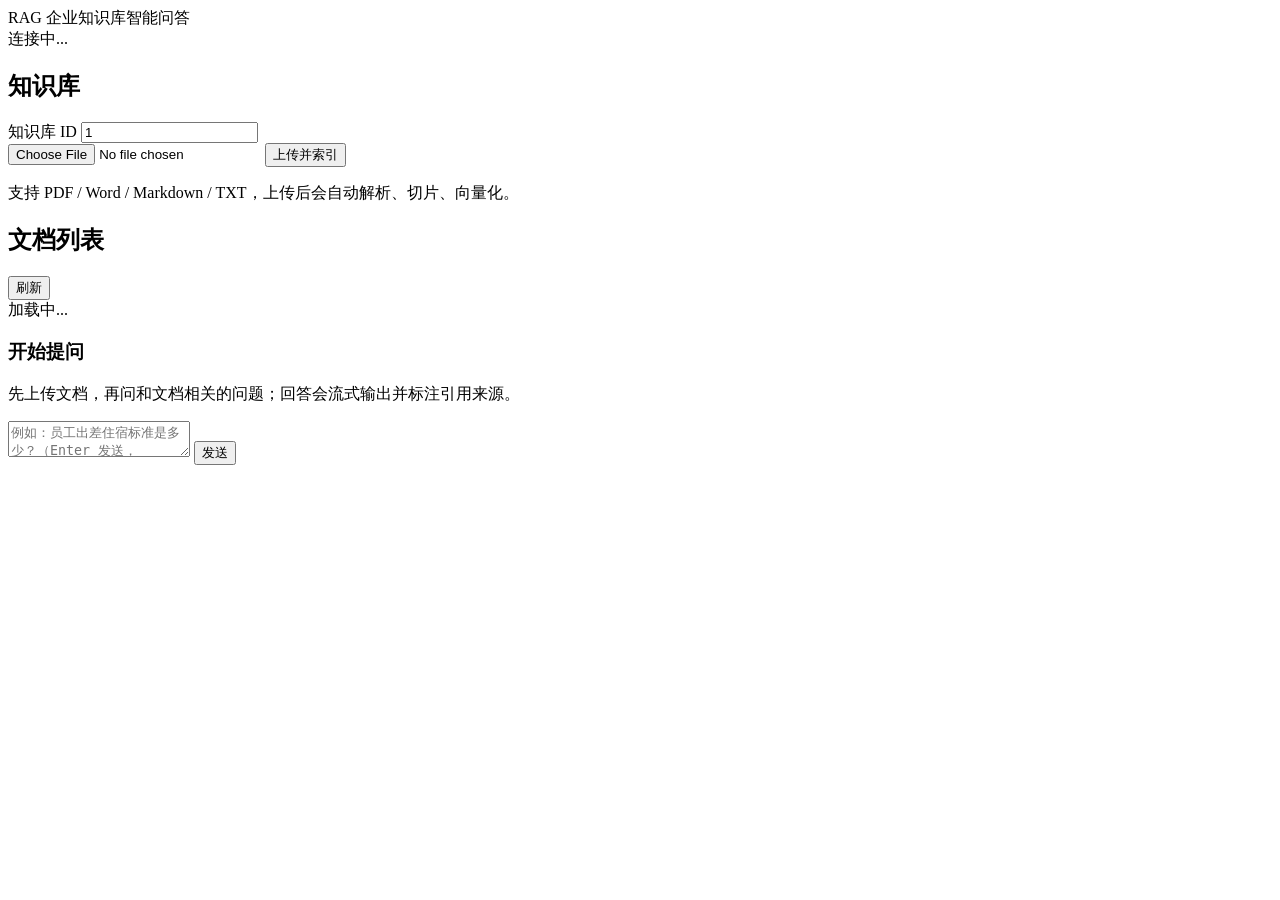
==== src/main/resources/static/index.html @ 59bbde3e "feat: add minimal web UI for upload and streaming chat - index.html：左侧知识库/文档管理，右侧聊天 - app.css：聊天气泡、状" ====
<!DOCTYPE html>
<html lang="zh-CN">
<head>
    <meta charset="UTF-8">
    <meta name="viewport" content="width=device-width, initial-scale=1.0">
    <title>企业知识库问答（RAG）</title>
    <link rel="stylesheet" href="/css/app.css">
</head>
<body>
<header class="topbar">
    <div class="brand">
        <span class="logo">RAG</span>
        <span>企业知识库智能问答</span>
    </div>
    <div class="health" id="health">连接中...</div>
</header>

<main class="layout">
    <!-- 左侧：知识库与文档管理 -->
    <aside class="sidebar">
        <section class="panel">
            <h2>知识库</h2>
            <label class="field">
                <span>知识库 ID</span>
                <input id="kbId" type="number" value="1" min="1">
            </label>
            <div class="upload-row">
                <input id="fileInput" type="file" accept=".pdf,.docx,.doc,.md,.txt">
                <button id="uploadBtn" class="btn primary">上传并索引</button>
            </div>
            <p class="hint" id="uploadHint">支持 PDF / Word / Markdown / TXT，上传后会自动解析、切片、向量化。</p>
        </section>

        <section class="panel docs-panel">
            <div class="panel-head">
                <h2>文档列表</h2>
                <button id="refreshBtn" class="btn ghost">刷新</button>
            </div>
            <div id="docs" class="docs">加载中...</div>
        </section>
    </aside>

    <!-- 右侧：聊天 -->
    <section class="chat">
        <div id="messages" class="messages">
            <div class="empty-tip">
                <h3>开始提问</h3>
                <p>先上传文档，再问和文档相关的问题；回答会流式输出并标注引用来源。</p>
            </div>
        </div>
        <form id="chatForm" class="composer">
            <textarea id="question" rows="2" placeholder="例如：员工出差住宿标准是多少？（Enter 发送，Shift+Enter 换行）"></textarea>
            <button id="sendBtn" class="btn primary" type="submit">发送</button>
        </form>
    </section>
</main>

<script src="/js/app.js"></script>
</body>
</html>
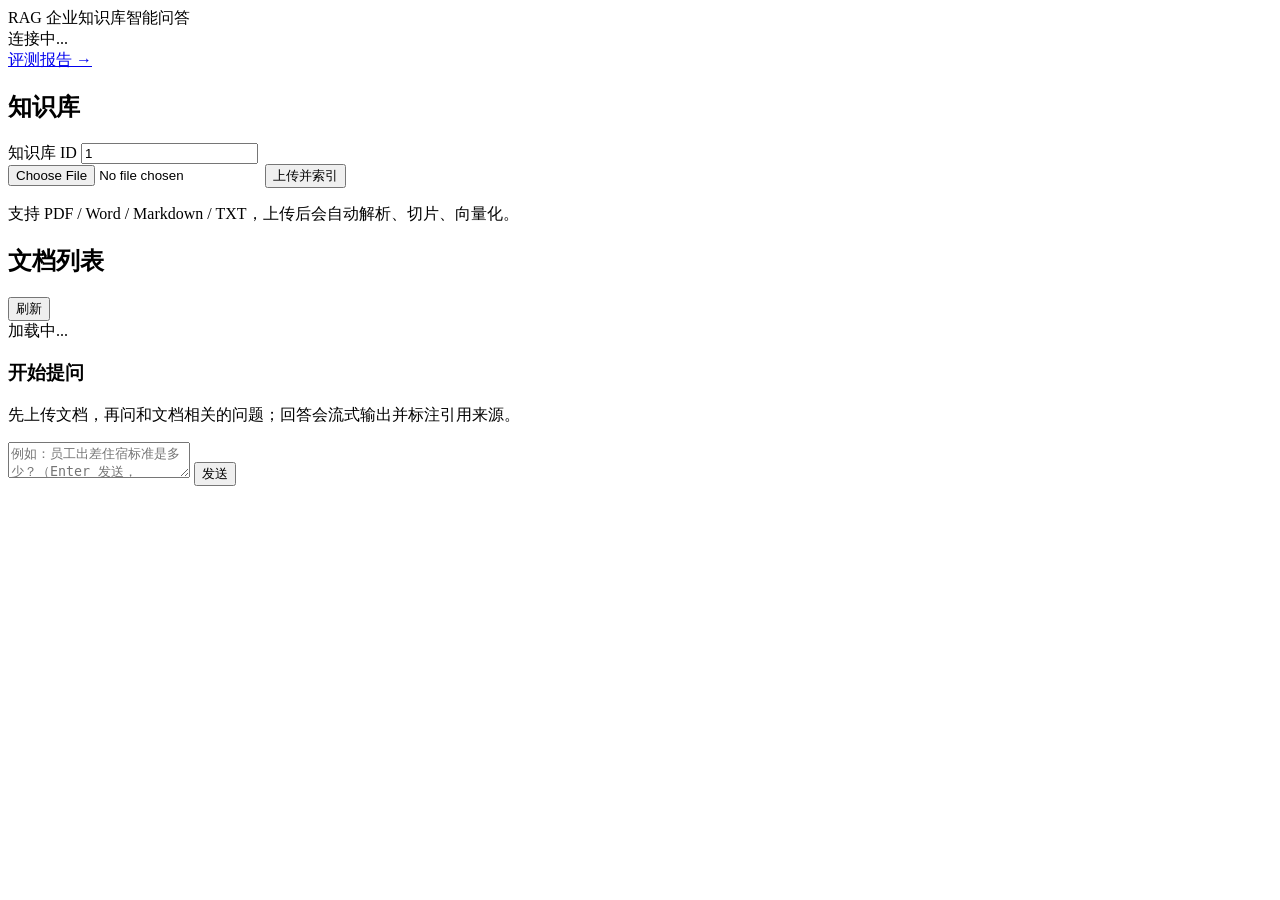
==== commit 1dd630c3: "feat: add delete action and evaluation entry to web UI - 文档行增加删除按钮（二次确认） - 顶栏增加评测报告入口 - 静态资源加版本参数，减少" ====
--- a/src/main/resources/static/index.html
+++ b/src/main/resources/static/index.html
@@ -4,7 +4,7 @@
     <meta charset="UTF-8">
     <meta name="viewport" content="width=device-width, initial-scale=1.0">
     <title>企业知识库问答（RAG）</title>
-    <link rel="stylesheet" href="/css/app.css">
+    <link rel="stylesheet" href="/css/app.css?v=20261103">
 </head>
 <body>
 <header class="topbar">
@@ -12,7 +12,10 @@
         <span class="logo">RAG</span>
         <span>企业知识库智能问答</span>
     </div>
-    <div class="health" id="health">连接中...</div>
+    <div class="topbar-right">
+        <div class="health" id="health">连接中...</div>
+        <a class="eval-link" href="/eval.html">评测报告 →</a>
+    </div>
 </header>
 
 <main class="layout">
@@ -55,6 +58,6 @@
     </section>
 </main>
 
-<script src="/js/app.js"></script>
+<script src="/js/app.js?v=20261103"></script>
 </body>
 </html>
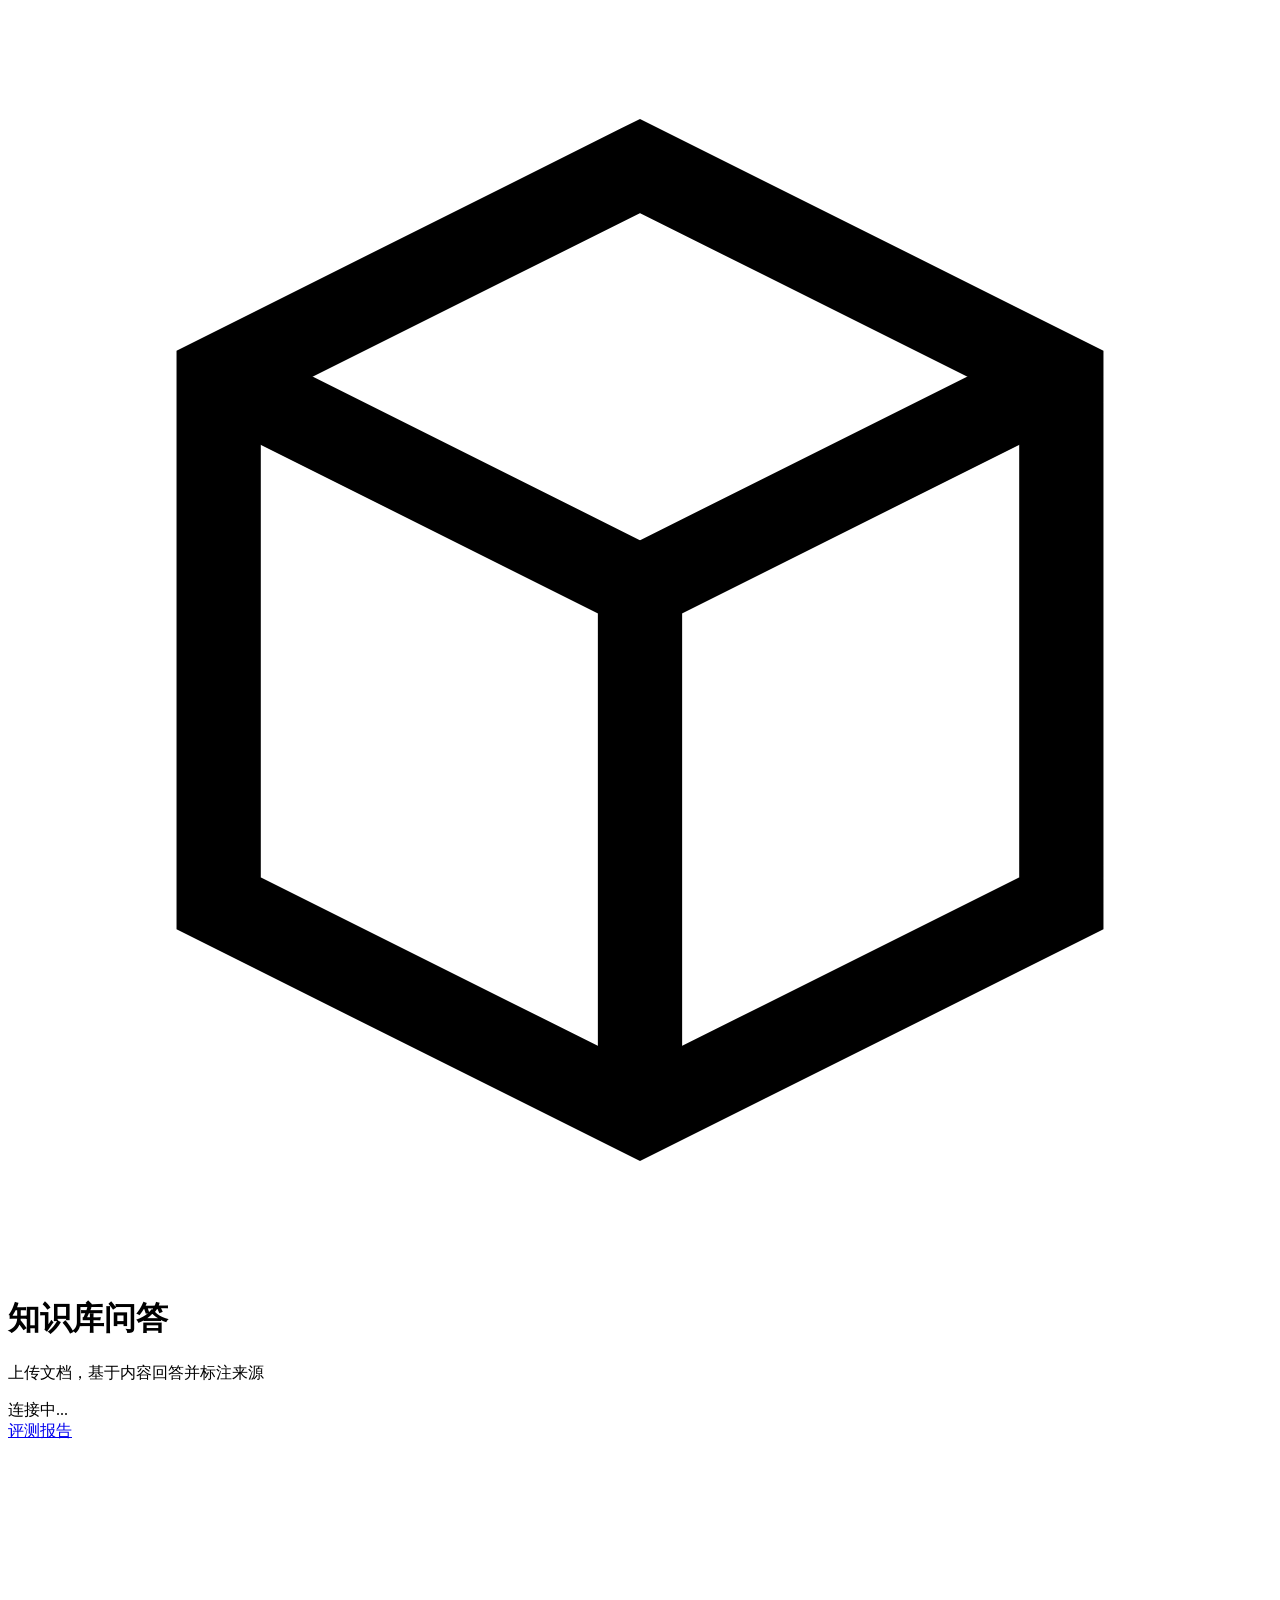
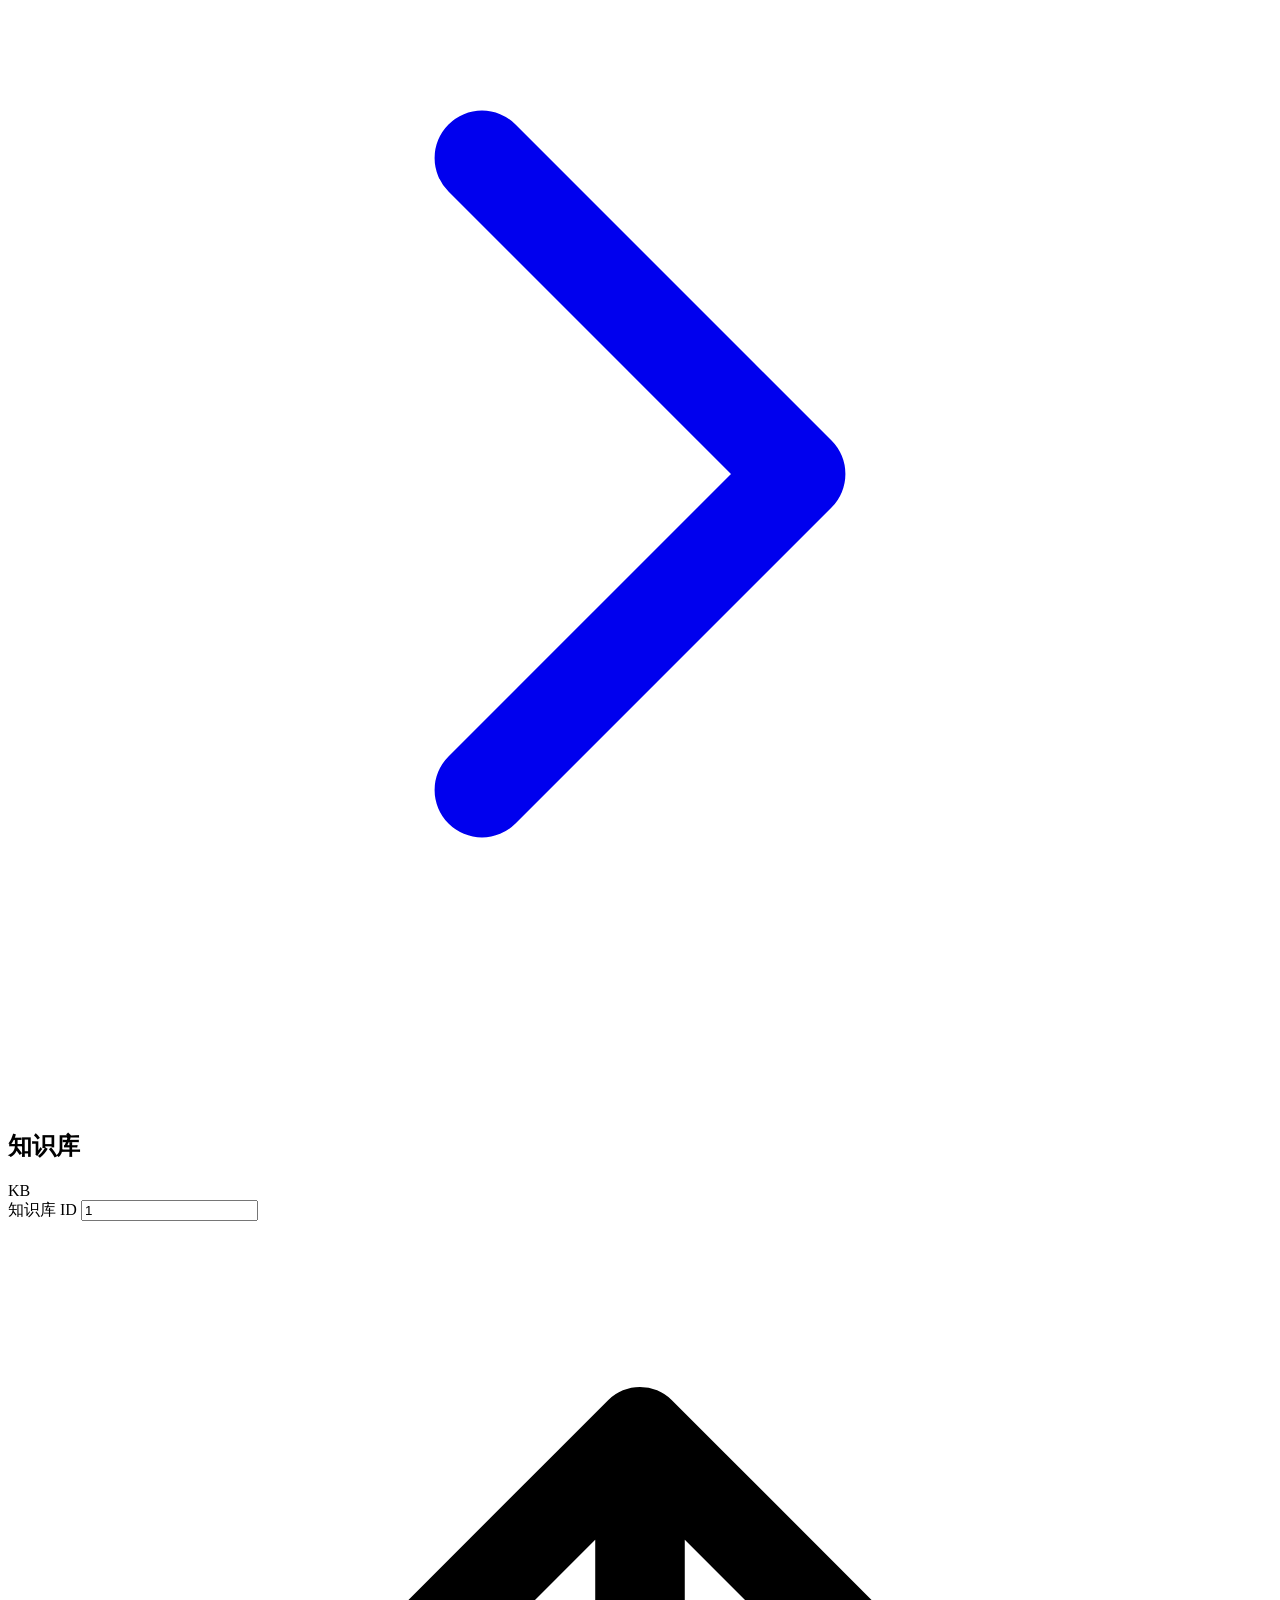
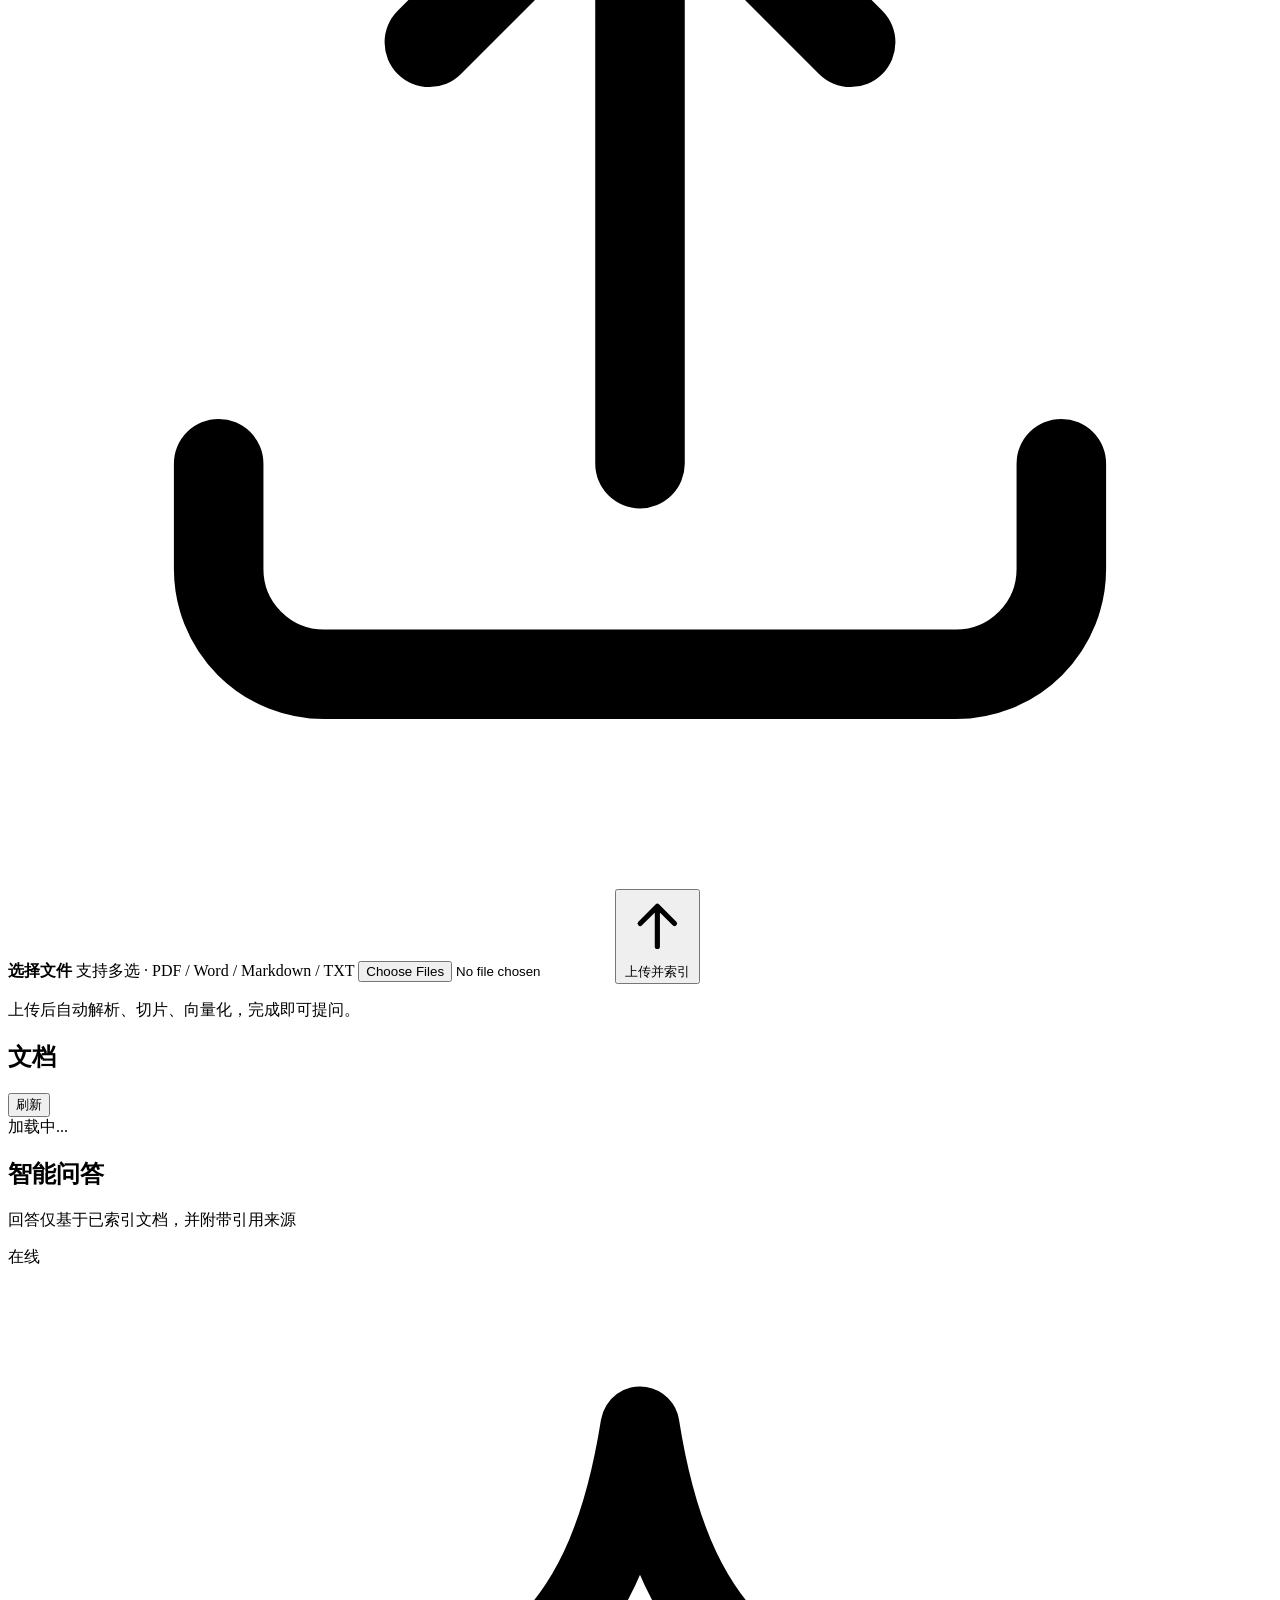
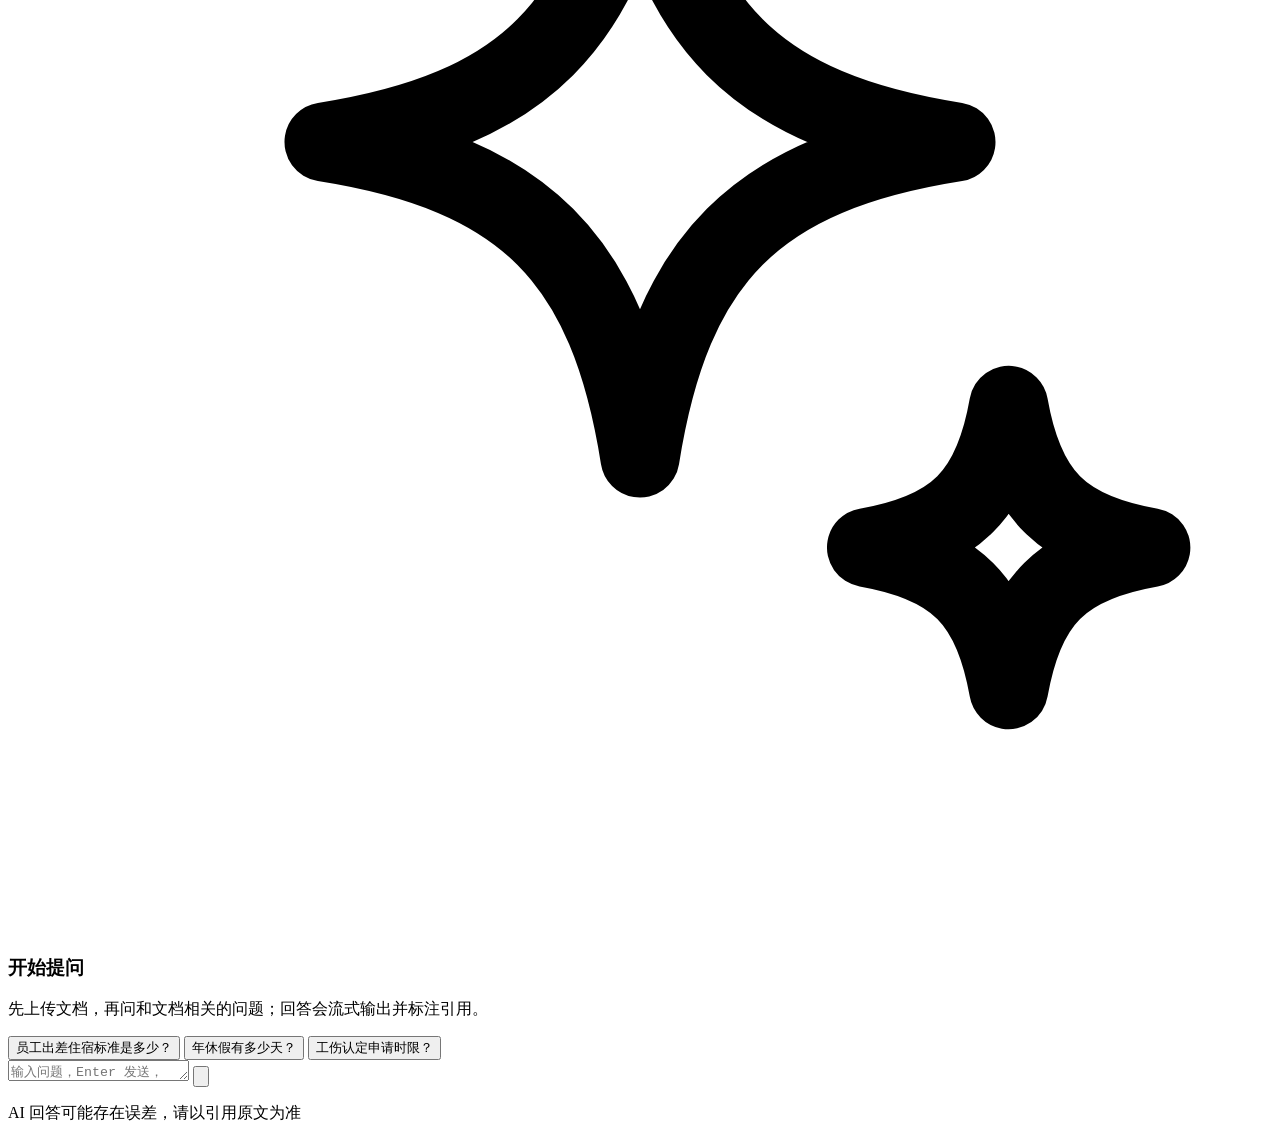
==== commit db837dcf: "feat: support multi-file upload and show retrieval details - 文件选择支持多选、去重、已选列表（超出滚动）与单个移除 - 上传按钮显示文件数" ====
--- a/src/main/resources/static/index.html
+++ b/src/main/resources/static/index.html
@@ -3,41 +3,83 @@
 <head>
     <meta charset="UTF-8">
     <meta name="viewport" content="width=device-width, initial-scale=1.0">
-    <title>企业知识库问答（RAG）</title>
-    <link rel="stylesheet" href="/css/app.css?v=20261103">
+    <title>知识库问答 · RAG</title>
+    <link rel="stylesheet" href="/css/app.css?v=20261103b">
 </head>
 <body>
 <header class="topbar">
     <div class="brand">
-        <span class="logo">RAG</span>
-        <span>企业知识库智能问答</span>
+        <div class="logo">
+            <svg viewBox="0 0 24 24" fill="none" aria-hidden="true">
+                <path d="M12 3 4 7v10l8 4 8-4V7l-8-4Z" stroke="currentColor" stroke-width="1.6"/>
+                <path d="m4 7 8 4 8-4M12 11v10" stroke="currentColor" stroke-width="1.6"/>
+            </svg>
+        </div>
+        <div class="brand-text">
+            <h1>知识库问答</h1>
+            <p>上传文档，基于内容回答并标注来源</p>
+        </div>
     </div>
+
     <div class="topbar-right">
-        <div class="health" id="health">连接中...</div>
-        <a class="eval-link" href="/eval.html">评测报告 →</a>
+        <div class="health-pill">
+            <span class="dot"></span>
+            <span id="health">连接中...</span>
+        </div>
+        <a class="eval-link" href="/eval.html">
+            评测报告
+            <svg viewBox="0 0 24 24" fill="none" aria-hidden="true">
+                <path d="m9 18 6-6-6-6" stroke="currentColor" stroke-width="1.8" stroke-linecap="round" stroke-linejoin="round"/>
+            </svg>
+        </a>
     </div>
 </header>
 
 <main class="layout">
-    <!-- 左侧：知识库与文档管理 -->
+    <!-- 左侧：知识库与文档 -->
     <aside class="sidebar">
-        <section class="panel">
-            <h2>知识库</h2>
+        <section class="panel upload-panel">
+            <div class="panel-head">
+                <h2>知识库</h2>
+                <span class="kb-badge">KB</span>
+            </div>
+
             <label class="field">
                 <span>知识库 ID</span>
                 <input id="kbId" type="number" value="1" min="1">
             </label>
-            <div class="upload-row">
-                <input id="fileInput" type="file" accept=".pdf,.docx,.doc,.md,.txt">
-                <button id="uploadBtn" class="btn primary">上传并索引</button>
+
+            <label class="dropzone" for="fileInput">
+                <svg viewBox="0 0 24 24" fill="none" aria-hidden="true">
+                    <path d="M12 16V4m0 0L8 8m4-4 4 4" stroke="currentColor" stroke-width="1.7" stroke-linecap="round" stroke-linejoin="round"/>
+                    <path d="M4 16v2a2 2 0 0 0 2 2h12a2 2 0 0 0 2-2v-2" stroke="currentColor" stroke-width="1.7" stroke-linecap="round"/>
+                </svg>
+                <strong id="dropzoneTitle">选择文件</strong>
+                <span>支持多选 · PDF / Word / Markdown / TXT</span>
+                <input id="fileInput" type="file" multiple accept=".pdf,.docx,.doc,.md,.txt">
+            </label>
+
+            <div class="selected-files" id="selectedFiles" hidden>
+                <div class="selected-head">
+                    <span>已选 <b id="selectedCount">0</b> 个文件</span>
+                    <button type="button" class="link-btn" id="clearFiles">清空</button>
+                </div>
+                <div class="selected-list" id="selectedList"></div>
             </div>
-            <p class="hint" id="uploadHint">支持 PDF / Word / Markdown / TXT，上传后会自动解析、切片、向量化。</p>
+
+            <button id="uploadBtn" class="btn primary full">
+                <svg viewBox="0 0 24 24" fill="none" aria-hidden="true">
+                    <path d="M12 19V5m0 0L6 11m6-6 6 6" stroke="currentColor" stroke-width="1.8" stroke-linecap="round" stroke-linejoin="round"/>
+                </svg>
+                <span id="uploadBtnText">上传并索引</span>
+            </button>
+            <p class="hint" id="uploadHint">上传后自动解析、切片、向量化，完成即可提问。</p>
         </section>
 
         <section class="panel docs-panel">
             <div class="panel-head">
-                <h2>文档列表</h2>
-                <button id="refreshBtn" class="btn ghost">刷新</button>
+                <h2>文档</h2>
+                <button id="refreshBtn" class="btn ghost small">刷新</button>
             </div>
             <div id="docs" class="docs">加载中...</div>
         </section>
@@ -45,19 +87,56 @@
 
     <!-- 右侧：聊天 -->
     <section class="chat">
+        <div class="chat-head">
+            <div>
+                <h2>智能问答</h2>
+                <p>回答仅基于已索引文档，并附带引用来源</p>
+            </div>
+            <span class="online-pill"><span class="dot"></span> 在线</span>
+        </div>
+
         <div id="messages" class="messages">
             <div class="empty-tip">
+                <div class="empty-icon">
+                    <svg viewBox="0 0 24 24" fill="none" aria-hidden="true">
+                        <path d="M12 3c.6 3.8 2.2 5.4 6 6-3.8.6-5.4 2.2-6 6-.6-3.8-2.2-5.4-6-6 3.8-.6 5.4-2.2 6-6Z" stroke="currentColor" stroke-width="1.5" stroke-linejoin="round"/>
+                        <path d="M19 14c.3 1.7 1 2.4 2.7 2.7-1.7.3-2.4 1-2.7 2.7-.3-1.7-1-2.4-2.7-2.7 1.7-.3 2.4-1 2.7-2.7Z" stroke="currentColor" stroke-width="1.5" stroke-linejoin="round"/>
+                    </svg>
+                </div>
                 <h3>开始提问</h3>
-                <p>先上传文档，再问和文档相关的问题；回答会流式输出并标注引用来源。</p>
+                <p>先上传文档，再问和文档相关的问题；回答会流式输出并标注引用。</p>
+                <div class="suggestions">
+                    <button class="suggest" data-q="员工出差住宿标准是多少？">员工出差住宿标准是多少？</button>
+                    <button class="suggest" data-q="职工累计工作满10年不满20年，年休假多少天？">年休假有多少天？</button>
+                    <button class="suggest" data-q="单位应当在事故伤害发生之日起多少日内提出工伤认定申请？">工伤认定申请时限？</button>
+                </div>
             </div>
         </div>
+
         <form id="chatForm" class="composer">
-            <textarea id="question" rows="2" placeholder="例如：员工出差住宿标准是多少？（Enter 发送，Shift+Enter 换行）"></textarea>
-            <button id="sendBtn" class="btn primary" type="submit">发送</button>
+            <div class="composer-box">
+                <textarea id="question" rows="1" placeholder="输入问题，Enter 发送，Shift + Enter 换行"></textarea>
+                <button id="sendBtn" class="send-btn" type="submit" title="发送">
+                    <svg viewBox="0 0 24 24" fill="none" aria-hidden="true">
+                        <path d="M4 12 20 4l-4 16-4-6-8-2Z" stroke="currentColor" stroke-width="1.6" stroke-linejoin="round"/>
+                    </svg>
+                </button>
+            </div>
+            <p class="composer-tip">AI 回答可能存在误差，请以引用原文为准</p>
         </form>
     </section>
 </main>
 
-<script src="/js/app.js?v=20261103"></script>
+<script src="/js/app.js?v=20261103b"></script>
+<script>
+    // 点击示例问题，自动填入输入框
+    document.querySelectorAll('.suggest').forEach((button) => {
+        button.addEventListener('click', () => {
+            const input = document.querySelector('#question');
+            input.value = button.dataset.q || '';
+            input.focus();
+        });
+    });
+</script>
 </body>
 </html>
